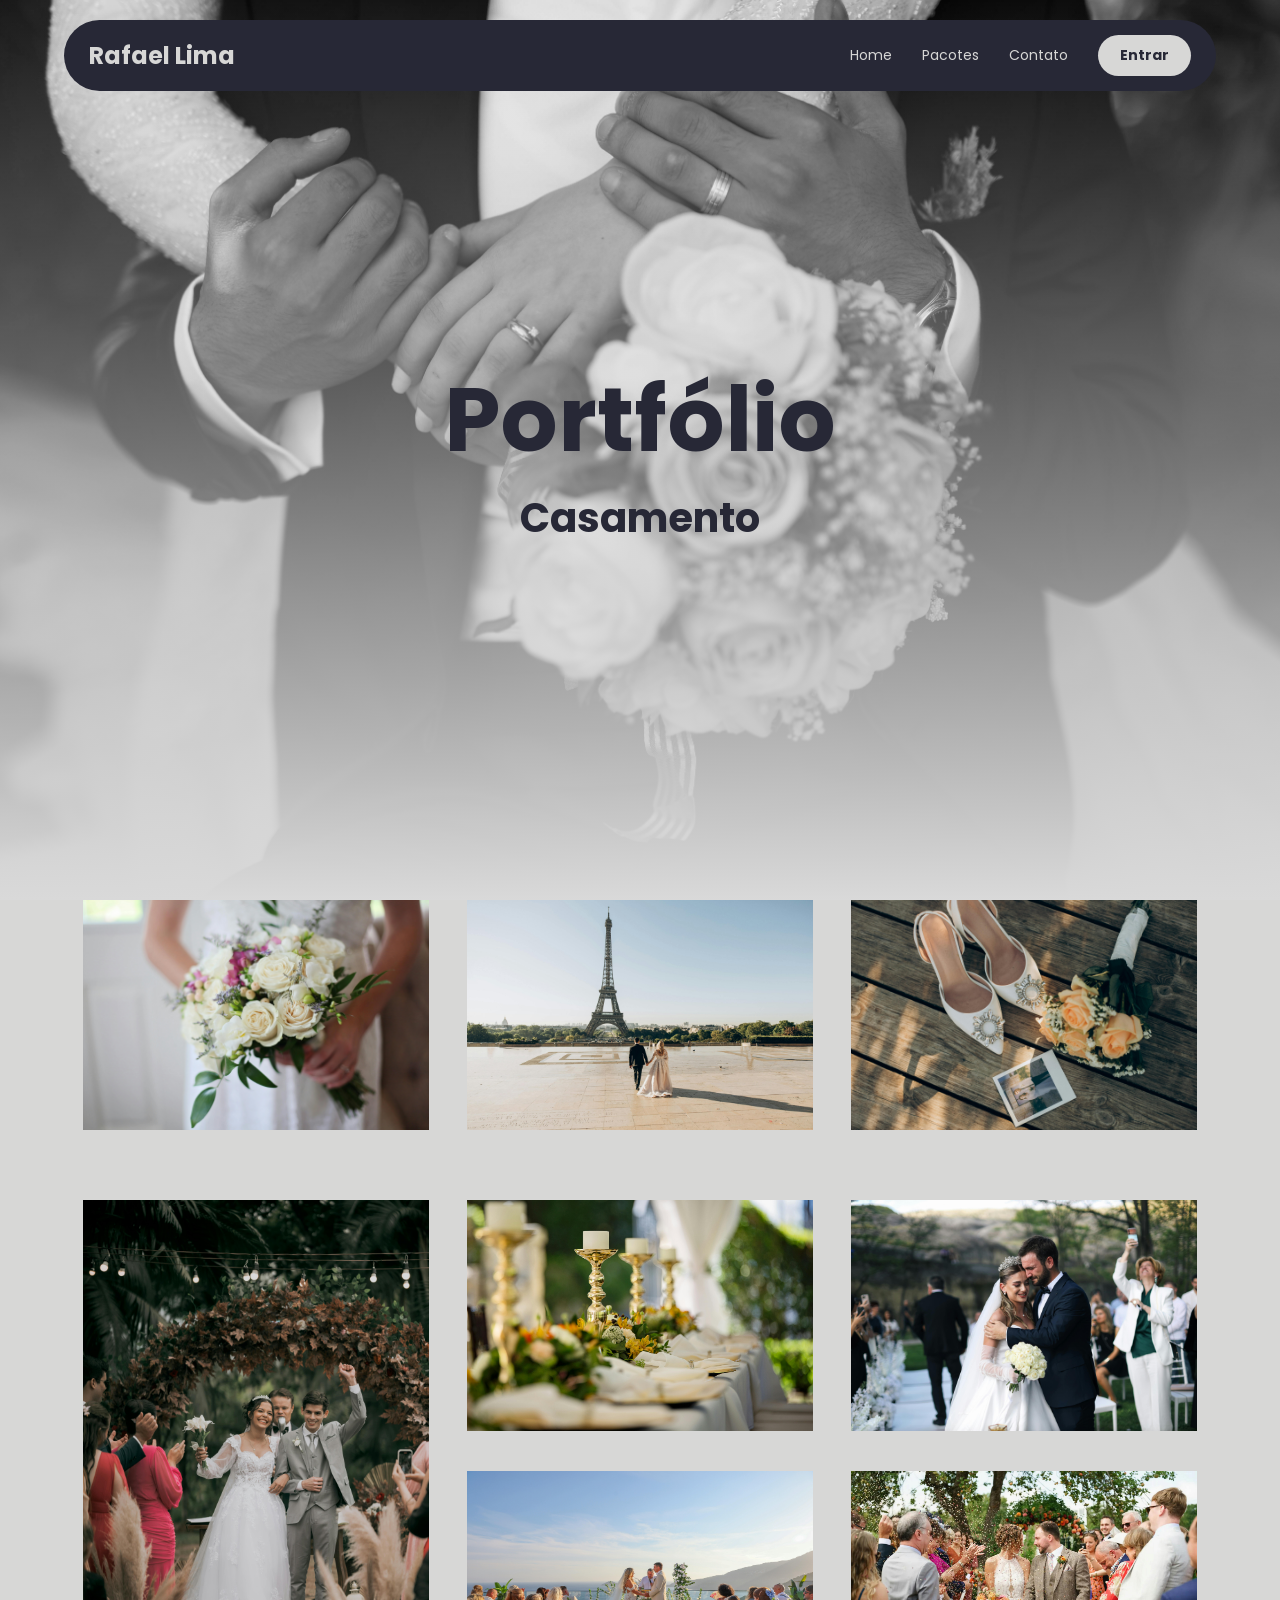
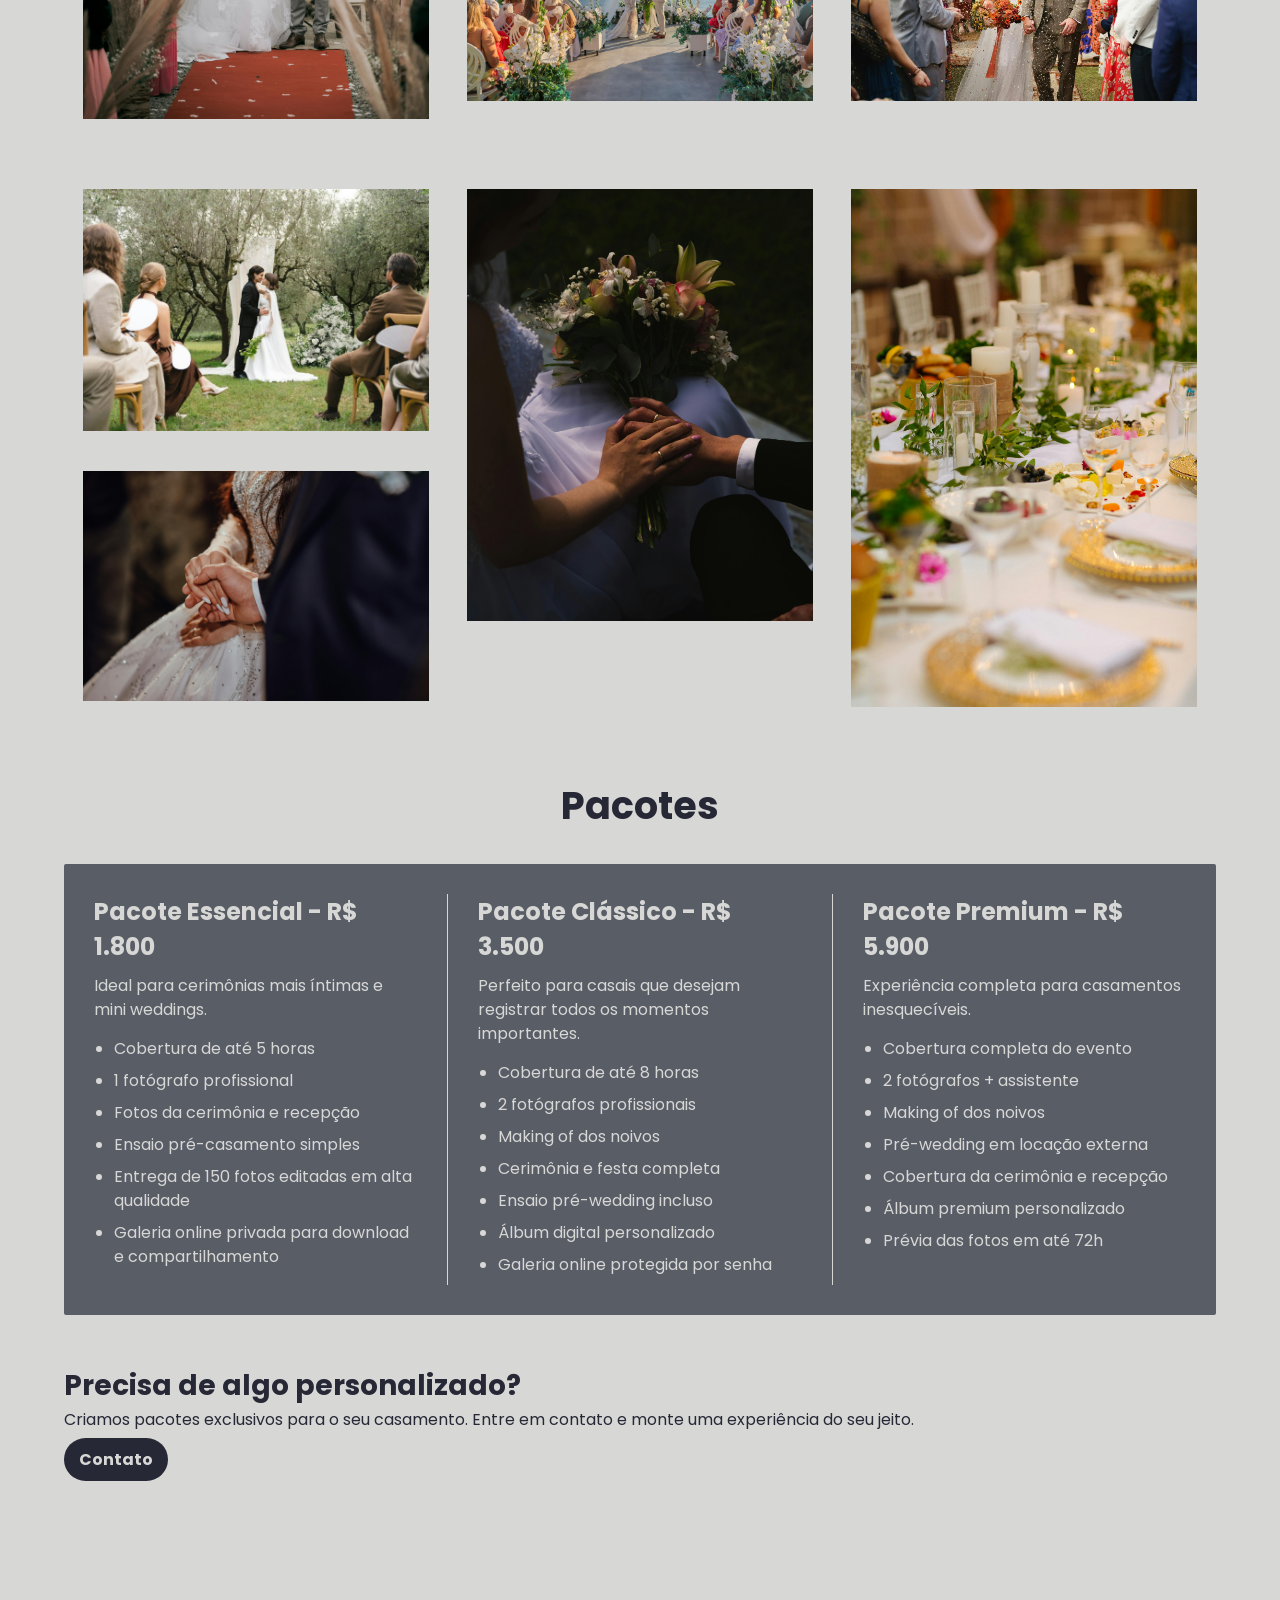
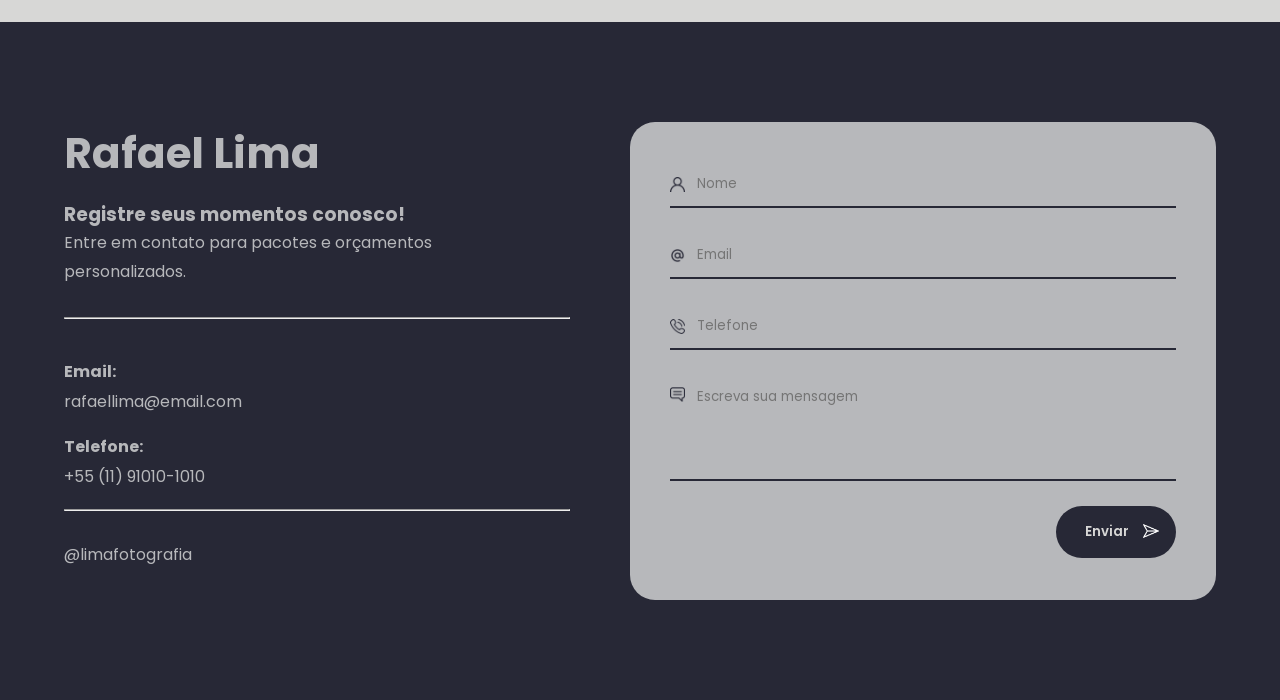
==== casamentos.html @ 56fa996b "port-casamento" ====
<!DOCTYPE html>
<html lang="pt-BR">
<head>
    <meta charset="UTF-8">
    <meta name="viewport" content="width=device-width, initial-scale=1.0">
    <title>Rafael Lima Fotografia</title>
    <link rel="preconnect" href="https://fonts.googleapis.com">
    <link rel="preconnect" href="https://fonts.gstatic.com" crossorigin>
    <link href="https://fonts.googleapis.com/css2?family=Poppins:wght@300;400;500;600;700&display=swap" rel="stylesheet">
    <link rel="stylesheet" href="style.css">
</head>
<body>

<!-- menu -->

    <header>
        <div class="banner">
            <nav class="navbar">

                <div class="logo">
                    Rafael Lima
                </div>

                <div class="menu-toggle" id="menu-toggle">
                    <span></span>
                    <span></span>
                    <span></span>
                </div>

                <div class="menu">
                    <a href="index.html">Home</a>
                    <a href="#pacotes">Pacotes</a>
                    <a href="#contato">Contato</a>

                    <a href="#" class="btn-menu">
                        Entrar
                    </a>
                </div>

            </nav>

            <section class="bannerport bpcasamento">
                <div class="overlay"></div>

                <div class="contentport">
                    <h1>Portfólio</h1>
                    <p>Casamento</p>
                </div>
            </section>


        </div>
    </header>

    <!-- GALERIA -->

    <section>
        <div class="container text-center">
            <div class="row">
                <div class="col-4">
                    <img src="img/casamento/img1.jpg" alt="">
                </div>
                <div class="col-4">
                    <img src="img/casamento/img2.jpg" alt="">
                </div>
                <div class="col-4">
                    <img src="img/casamento/img3.jpg" alt="">
                </div>
            </div>
        </div>

        <div class="container text-center">
            <div class="row">
                <div class="col-4">
                    <img src="img/casamento/img4.jpg" alt="">
                </div>
                <div class="col-4">
                    <img class="img-col" src="img/casamento/img5.jpg" alt="">
                    <img src="img/casamento/img6.jpg" alt="">
                </div>
                <div class="col-4">
                    <img class="img-col" src="img/casamento/img7.jpg" alt="">
                    <img src="img/casamento/img8.jpg" alt="">
                </div>
            </div>
        </div>

        <div class="container text-center">
            <div class="row">
                <div class="col-4">
                    <img src="img/casamento/img9.jpg" alt="">
                    <img src="img/casamento/img10.jpg" alt="">
                </div>
                <div class="col-4">
                    <img src="img/casamento/img11.jpg" alt="">
                </div>
                <div class="col-4">
                    <img src="img/casamento/img12.jpg" alt="">
                </div>
            </div>
        </div>

    </section>


    <!-- PACOTES -->

    <section>
        <h1 class="section-title text-center">Pacotes</h1>
    </section> 
    
    <section id="pacotes" class="pacotes container">

        <div class="pacote">
            <h2>Pacote Essencial - R$ 1.800</h2>
            <p>Ideal para cerimônias mais íntimas e mini weddings.</p>
    
            <ul>
                <li>Cobertura de até 5 horas</li>
                <li>1 fotógrafo profissional</li>
                <li>Fotos da cerimônia e recepção</li>
                <li>Ensaio pré-casamento simples</li>
                <li>Entrega de 150 fotos editadas em alta qualidade</li>
                <li>Galeria online privada para download e compartilhamento</li>
            </ul>
        </div>
    
        <div class="linha"></div>
    
        <div class="pacote">
            <h2>Pacote Clássico - R$ 3.500</h2>
            <p>Perfeito para casais que desejam registrar todos os momentos importantes.</p>
    
            <ul>
                <li>Cobertura de até 8 horas</li>
                <li>2 fotógrafos profissionais</li>
                <li>Making of dos noivos</li>
                <li>Cerimônia e festa completa</li>
                <li>Ensaio pré-wedding incluso</li>
                <li>Álbum digital personalizado</li>
                <li>Galeria online protegida por senha</li>
            </ul>
        </div>
    
        <div class="linha"></div>
    
        <div class="pacote">
            <h2>Pacote Premium - R$ 5.900</h2>
            <p>Experiência completa para casamentos inesquecíveis.</p>
    
            <ul>
                <li>Cobertura completa do evento</li>
                <li>2 fotógrafos + assistente</li>
                <li>Making of dos noivos</li>
                <li>Pré-wedding em locação externa</li>
                <li>Cobertura da cerimônia e recepção</li>
                <li>Álbum premium personalizado</li>
                <li>Prévia das fotos em até 72h</li>
            </ul>
        </div>
    
    </section>


    <section class="personalizar">
        <div class="container">
            <h2 class="pers-title">Precisa de algo personalizado?</h2>
            <p class="persp">Criamos pacotes exclusivos para o seu casamento. Entre em contato e monte uma experiência do seu jeito.</p>

            <a href="#contato" class="btn-pers">
                Contato
            </a>
        </div>
    </section>


    <footer id="contato">
        <div class="container">
            <div class="footer-content">
                <div class="footer-left">
                    <h2>Rafael Lima</h2>
                    <h3>Registre seus momentos conosco!</h3>
    
                    <p>
                        Entre em contato para pacotes e
                        orçamentos personalizados.
                    </p>
                    <hr>
    
                    <div class="footer-info">
    
                        <h4>Email:</h4>
                        <span>rafaellima@email.com</span>
    
                        <h4>Telefone:</h4>
                        <span>+55 (11) 91010-1010</span>
    
                    </div>
                    <hr>
    
                    <p class="pfooter">@limafotografia</p>
                </div>
    
                <form class="footer-form">
                    <div class="input-group">
                        <img class="icons-form" src="img/icon-nome.png" alt="">
                        <input type="text" placeholder="Nome">
                    </div>
    
                    <div class="input-group">
                        <img class="icons-form" src="img/icon-email.png" alt="">
                        <input type="email" placeholder="Email">
                    </div>
    
                    <div class="input-group">
                        <img class="icons-form" src="img/icon-telefone.png" alt="">
                        <input type="text" placeholder="Telefone">
                    </div>
    
                    <div class="input-group textarea-group">
                        <img class="icons-form" src="img/icon-mensagem.png" alt="">
                        <textarea rows="4" placeholder="Escreva sua mensagem"></textarea>
                    </div>
    
                    <button type="submit">
                        <img class="icon-btn-form" src="img/icon-enviar.png" alt="">
                        Enviar
                    </button>
                </form>
            </div>
        </div>
    </footer>


    <aside id="back-to-top" class="btn-back-to-top">
        <svg xmlns="http://www.w3.org/2000/svg" width="30" height="30" viewBox="0 0 12 12"><path fill="#fff" d="M6 10.5a.75.75 0 0 0 .75-.75V3.81l1.97 1.97a.75.75 0 0 0 1.06-1.06L6.53 1.47a.75.75 0 0 0-1.06 0L2.22 4.72a.75.75 0 1 0 1.06 1.06l1.97-1.97v5.94c0 .414.336.75.75.75"/></svg>
    </aside>

    <script src="https://cdn.jsdelivr.net/npm/bootstrap@5.3.8/dist/js/bootstrap.bundle.min.js" integrity="sha384-FKyoEForCGlyvwx9Hj09JcYn3nv7wiPVlz7YYwJrWVcXK/BmnVDxM+D2scQbITxI" crossorigin="anonymous"></script>
    <script src="script.js"></script>
</body>
</html>
---- style.css ----
*{
    margin:0;
    padding:0;
    box-sizing:border-box;
    font-family:'Poppins', sans-serif;
}

body{
    background:#D7D7D6;
    color:#272836;
}

html{
    scroll-behavior: smooth;
  }
  
:target{
    scroll-margin-top: 100px;
}

img{
    width:100%;
    display:block;
}

a{
    text-decoration:none;
}

.container{
    width:90%;
    max-width:1200px;
    margin:auto;
}


/* MENU */

.navbar{
    background:#272836;
    padding:15px 25px;
    border-radius:50px;
    position:absolute !important;
    top:20px;
    left:50%;
    transform:translateX(-50%);
    width:90%;
    max-width:1200px;
    display:flex;
    justify-content:space-between;
    align-items:center;
    z-index:10;
}

.logo{
    color:#D7D7D6;
    font-size:24px;
    font-weight:700;
}

.menu{
    display:flex;
    gap:30px;
    align-items:center;
}

.menu a{
    color:#D7D7D6;
    font-size:14px;
    transition:.3s;
}

.menu a:hover{
    opacity:.7;
}

.btn-menu{
    background:#D7D7D6;
    color:#272836 !important;
    padding:10px 22px;
    border-radius:30px;
    font-weight:700;
}

/* banner */

.banner{
    position: relative;
    width: 100%;
    height: 100vh;
    overflow: hidden;
}

.banner img{
    width: 100%;
    height: 100%;
    object-fit: cover;
    opacity: 0.8;
}

.banner-text{
    position:absolute;
    text-align: center;
    top: 80%;
    left: 50%;
    transform: translate(-50%, -50%);


}

.banner-text h1{
    font-size:64px;
    line-height:1.1;
    font-weight:700;
    max-width:600px;
}

/* SOBRE */

.about{
    padding:120px 0;
}

.about-content{
    display:flex;
    align-items:center;
    justify-content:space-between;
    gap:60px;
}

.about-text{
    flex:1;
}

.section-title{
    font-size:38px;
    margin-bottom:25px;
}

.about-text p{
    color:#595D66;
    line-height:1.9;
    font-size:16px;
}

.about-image{
    height:450px;
    overflow:hidden;
    border-radius:25px;
}

.about-image img{
    height:100%;
}


 /* REDES */

.socials{
    padding-bottom:120px;
}

.social-grid{
    display:grid;
    grid-template-columns:repeat(2, 1fr);
    gap:50px;
    margin-top:40px;
    text-align: center;
}

.social-card{
    background:#272836;
    padding:20px;
    border-radius:25px;

}

.nome-redes{
    display: flex;
    align-items: center;
    justify-content: center; 
    gap: 10px;
    color: #D7D7D6;
}

.titulo-redes{
    margin: 0;
}

.social-card2{
    margin-top: 5px;
}
.social-card2 img{
    border-radius: 25px;
    width: 90%;
    margin-right: auto;
    margin-left: auto;
}

.icon-social{
    width: 25px;
}

.btn-perfil{
    background-color: #D7D7D6;
    color: #272836;
    padding: 10px 18px;
    border-radius: 25px;
}

.div-btn-perfil{
    margin-top: 20px;
}

/* PORTFOLIO */

.portfolio{
    padding-bottom:120px;
}

.portfolio-grid{
    display:grid;
    grid-template-columns:repeat(3, 1fr);
    gap:100px;
    margin-top:40px;
}

.portfolio-card{
    position:relative;
    overflow:hidden;
    border-radius:25px;
    height:420px;
    cursor:pointer;
}

.portfolio-card img{
    height:100%;
    object-fit:cover;
    transition:.4s;
    filter:brightness(70%);
}

.portfolio-card:hover img{
    transform:scale(1.05);
}

.portfolio-card h3{
    position:absolute;
    bottom: 25px;
    left:25px;
    color:#D7D7D6;
    font-size:28px;
}

/* DEPOIMENTOS */

.depoimentos{
    background:#595D66;
    padding:60px 0;
}

.depoimentos-grid{
    margin-top:40px;
    display:grid;
    grid-template-columns:repeat(4, 1fr);
    gap:20px;
}

.depoimentos-card{
    background:#D7D7D6;
    padding:25px;
    border-radius:20px;
}

.stars{
    color:#595D66;
    margin-bottom:15px;
}

.depoimentos-card p{
    font-size:14px;
    line-height:1.7;
}


/* FOOTER */

footer{
    background:#272836;
    padding:100px 0;
    margin-top: 150px;
}

.footer-content{
    display:flex;
    justify-content:space-between;
    gap:60px;
}

.footer-left{
    flex:1;
}

.footer-left h2{
    color:#B7B8BB;
    font-size:42px;
    margin-bottom:15px;
}

.footer-left h3{
    color: #B7B8BB;
}

.footer-left p{
    color:#B7B8BB;
    margin-bottom:30px;
    max-width:400px;
    line-height:1.8;
}

.pfooter{
    margin-top: 30px;
}

.footer-info{
    margin-top:40px;
}

.footer-info h4{
    color:#B7B8BB;
    margin-bottom:5px;
}

.footer-info span{
    color:#B7B8BB;
    display:block;
    margin-bottom:20px;
}


.footer-form{
    flex:1;
    background:#B7B8BB;
    padding:40px;
    border-radius:25px;
}

.input-group{
    display:flex;
    align-items:center;
    gap:12px;
    margin-bottom:25px;
    border-bottom:2px solid #272836;
}

.textarea-group{
    align-items:flex-start;
}

.textarea-group .icons-form{
    margin-top:12px;
}

.icons-form{
    width:15px;
    height:15px;
}

.input-group input,
.input-group textarea{
    width:100%;
    border:none;
    background:transparent;
    padding:12px 0;
    outline:none;
    color:#272836;
    resize:none;
}

.footer-form button{
    width:120px;
    float: inline-end;
    border:none;
    background:#272836;
    color:#D7D7D6;
    padding:16px;
    border-radius:30px;
    cursor:pointer;
    font-weight:600;
    transition:.3s;
}

.footer-form button:hover{
    opacity:.9;
}

.icon-btn-form{
    width: 18px;
    float: right;
}

/* botao de voltar ao topo */
.btn-back-to-top{
    background-color: #272836;
    border-radius: 50%;
    width: 50px;
    height: 50px;
    position: fixed;
    bottom: 50px;
    right: 50px;
    cursor: pointer;
    display: none;
    justify-content: center;
    align-items: center;
}

.btn-back-to-top:hover{
    background-color: #595D66;
}
.back-to-top-visible{
    display: flex;
}


/* RESPONSIVO */

@media(max-width: 1000px){

    .about-content,
    .footer-content{
    flex-direction:column;
    }

    .depoimentos-grid{
    grid-template-columns:repeat(2, 1fr);
    }

    .portfolio-grid{
    grid-template-columns:1fr;
    }

    .banner-text h1{
    font-size:48px;
    }

    .banner{
        height:100%;
    }

}

@media(max-width: 700px){

    .social-grid,
    .depoimentos-grid{
    grid-template-columns:1fr;
    }

    .banner{
    height:100%;
    }

    .banner-text{
        bottom:30px;
    }

    .banner-text h1{
    font-size:30px;
    }

    .section-title{
    font-size:30px;
    }

}


@media(max-width: 450px){
    .banner-text h1{
        font-size: 20px;
    }
}

/* MENU RESPONSIVO */

.menu-toggle{
    display:none;
    flex-direction:column;
    cursor:pointer;
    gap:5px;
}

.menu-toggle span{
    width:28px;
    height:3px;
    background:#D7D7D6;
    border-radius:5px;
    transition:0.3s;
}

/* RESPONSIVO */

@media(max-width: 900px){

    .navbar{
        position:relative;
        overflow: visible;
    }

    .menu-toggle{
        display:flex;
    }

    .menu{
        position:absolute;
        top:90px;

        left:50%;
        transform:translateX(-50%);

        width:90%;
        background:#272836;

        border-radius:25px;
        padding:30px;

        display:none;
        flex-direction:column;
        align-items:center;
        gap:20px;

        z-index:999;
    }

    .menu.active{
        display:flex;
    }

    .banner{
        height:100%;
        overflow: visible;
    }

}

/* PORTFÓLIOS - GALERIAS */

.bannerport{
  position: relative;
  height: 900px;
  overflow: hidden;
}

.overlay{
  position: absolute;
  inset: 0;

  /* fade pra baixo */
  background:
    linear-gradient(
      to bottom,
      rgba(217, 217, 217, 0),
      rgba(217, 217, 217, 0.5),
      rgba(217, 217, 217, 1)
    );
}

.contentport{
  position: relative;
  z-index: 2;

  height: 100%;

  display: flex;
  flex-direction: column;
  align-items: center;
  justify-content: center;

  color: #272836;
}

.contentport h1{
  font-size: 90px;
  font-weight: 700;
}

.contentport p{
    font-size: 40px;
    font-weight: 700;
}

.text-center{
    text-align: center;
    margin-bottom: 30px;
}

/* planos de fundo*/
.bpcasamento{
  background:
    url("img/casamento/banner-casamento.jpg") center/cover no-repeat;
}

/*galeria*/

.row{
    display: flex;
    flex-flow: row wrap;
    margin-left: auto;
    margin-right: auto;
}

.col-4{
    width: calc(100% / 3);
}

.col-4 img{
    width: 90%;
    margin-left: auto;
    margin-right: auto;
    margin-bottom: 40px;
}    

/* pacotes */

.pacotes{
    background:#595D66;
    color:#D7D7D6;
    padding:30px;
    display:flex;
    justify-content:space-between;
    gap:30px;
    border-radius:2px;
}

.pacote{
    flex:1;
}

.pacote h2{
    margin-bottom:10px;
    font-weight:700;
}

.pacote p{
    font-size:16px;
    color: #D7D7D6;
    margin-bottom:15px;
    line-height:1.5;
}

.pacote ul{
    padding-left:20px;
}

.pacote li{
    margin-bottom:8px;
    color:#D7D7D6;
    line-height:1.5;
}

.linha{
    width:1px;
    background:#D7D7D6;
}

.personalizar{
    margin-top: 50px;
}

.pers-title{
    font-size: 28px;
}

.persp{
    font-size: 16px;
    margin-bottom: 15px;
}

.btn-pers{
    background-color: #272836;
    color: #D7D7D6;
    padding: 10px 15px;
    border-radius: 25px;
    font-weight: 700;
}


/* RESPONSIVO PORTIFÓLIO */

@media(max-width:900px){

    .pacotes{
        gap:20px;
    }

    .pacote h2{
        font-size:1.2rem;
    }

}


@media(max-width:850px){

    .pacotes{
        flex-direction:column;
    }

    .linha{
        width:100%;
        height:1px;
    }

    .pacote{
        width:100%;
    }

    .pacote h2{
        font-size:1.3rem;
    }

    .pacote p,
    .pacote li{
        font-size:0.95rem;
    }

}

@media(max-width:900px){

    .col-4 img{
        margin-bottom: 20px;
    }

}

@media(max-width:700px){

    .col-4{
        width:100%;
    }

}

@media(max-width:480px){

    body{
        padding:10px;
    }

    .pacotes{
        padding:20px;
    }

    .pacote h2{
        font-size:1.1rem;
    }

    .pacote p,
    .pacote li{
        font-size:0.9rem;
    }

}
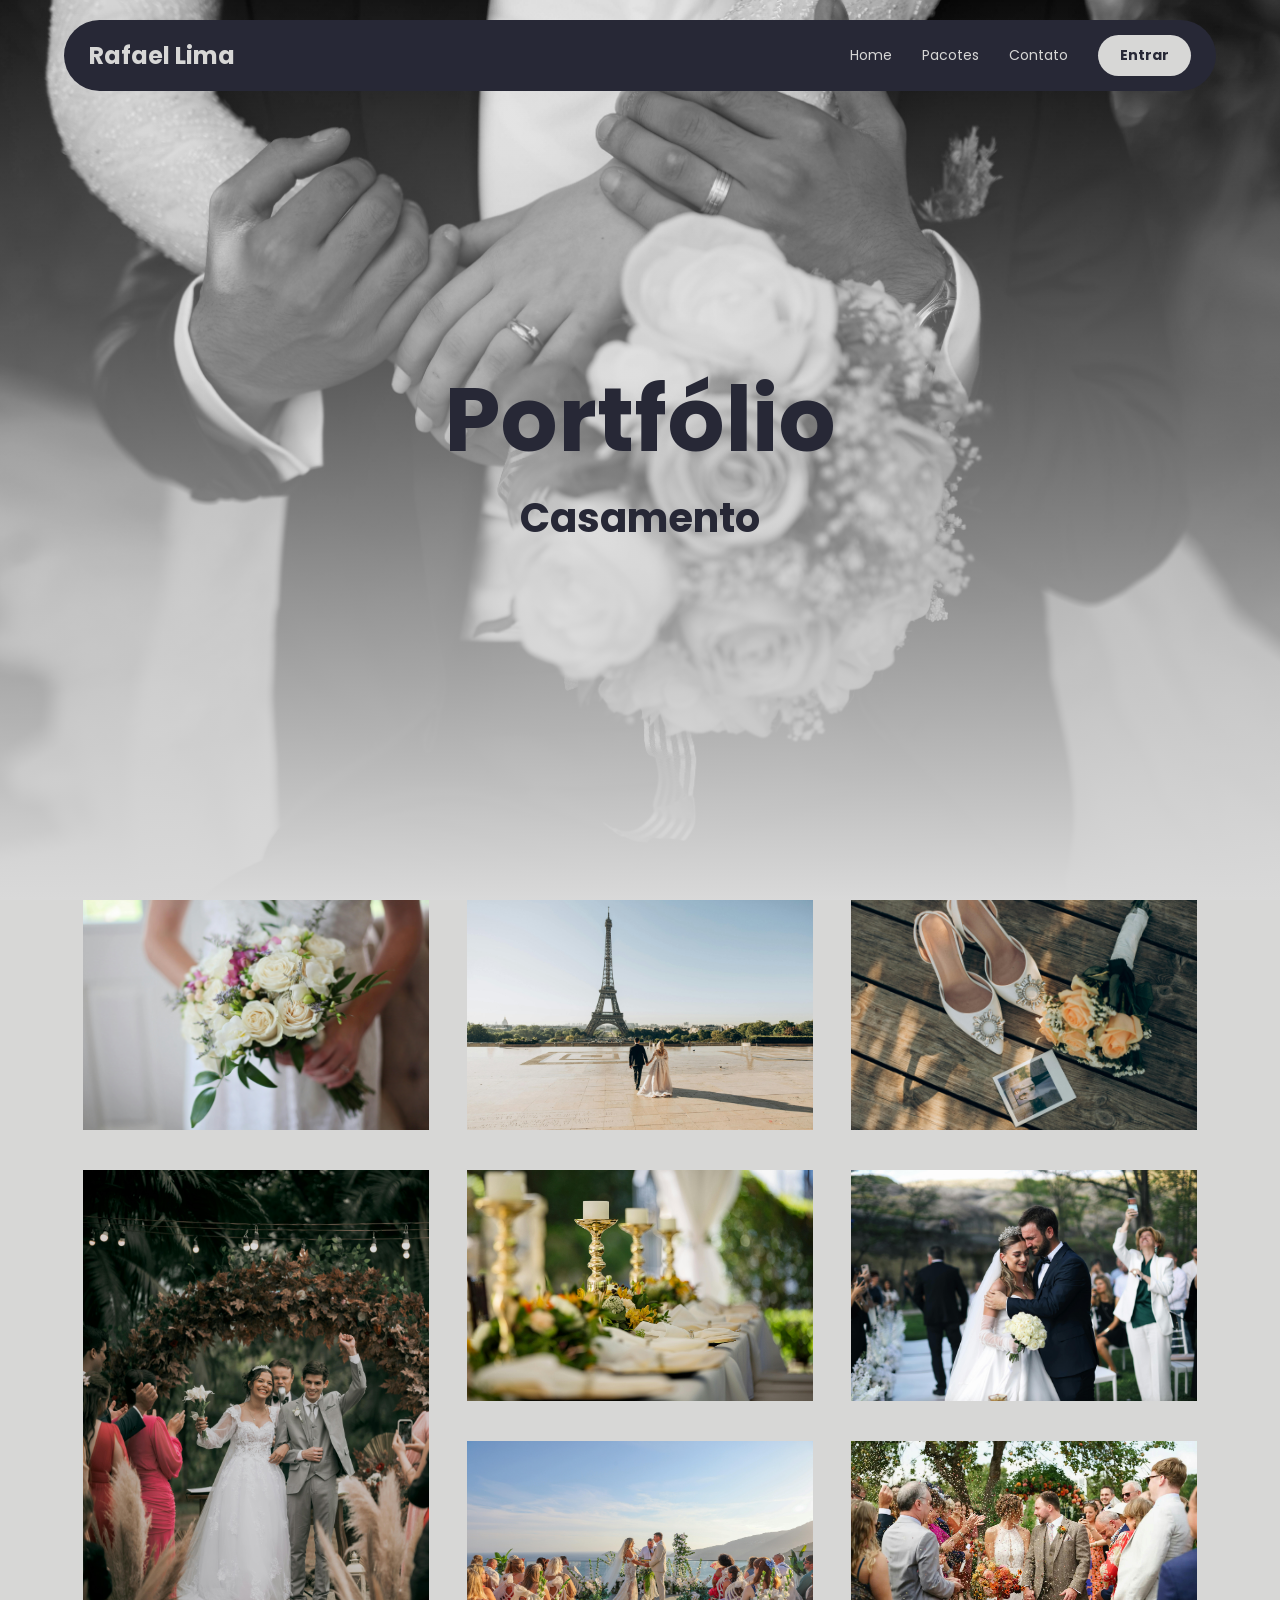
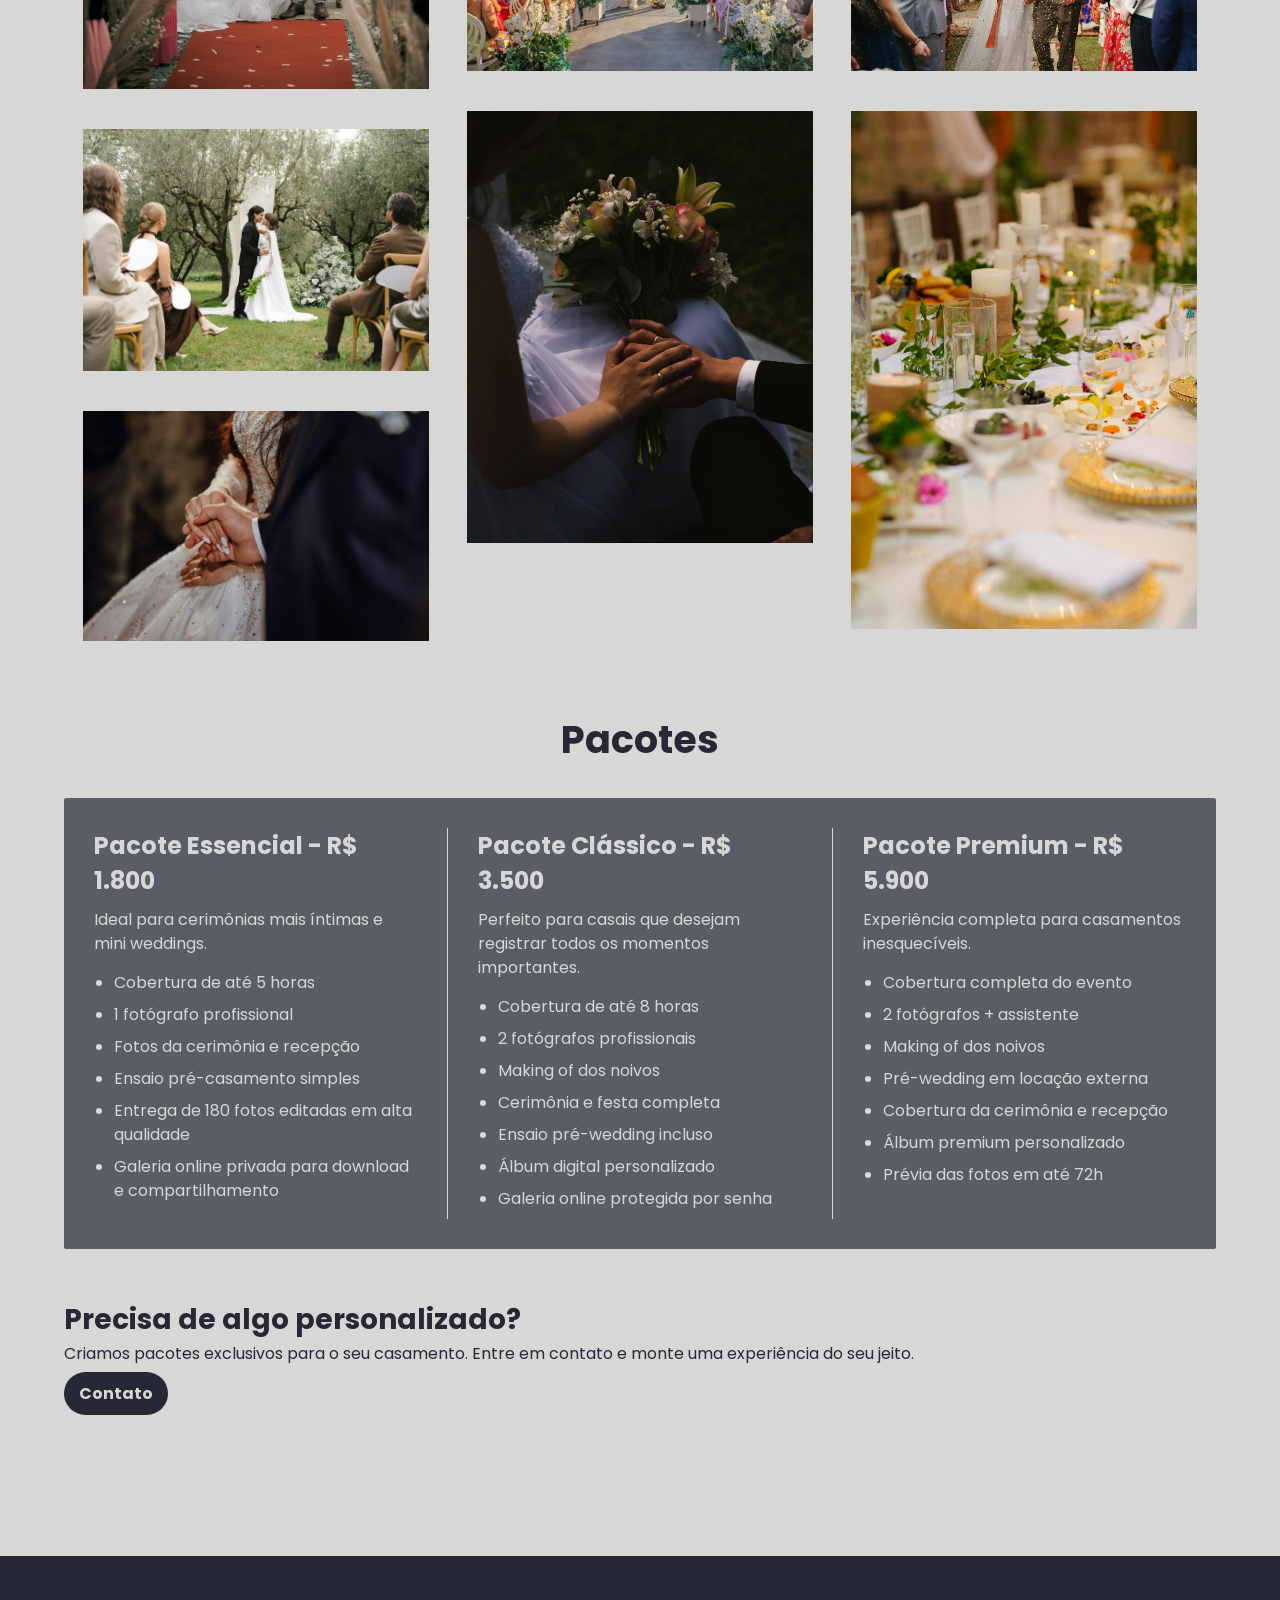
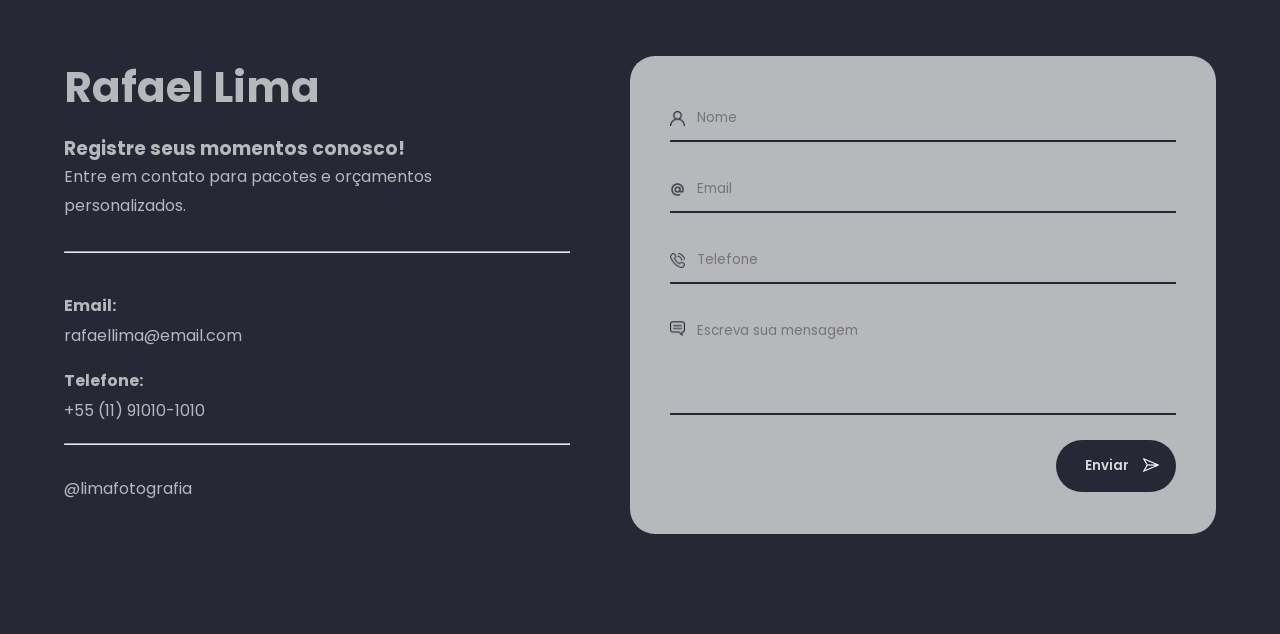
==== commit 48d3f4e3: "comentarios" ====
--- a/casamentos.html
+++ b/casamentos.html
@@ -59,47 +59,34 @@
             <div class="row">
                 <div class="col-4">
                     <img src="img/casamento/img1.jpg" alt="">
-                </div>
+
+                    <img src="img/casamento/img4.jpg" alt="">
+
+                    <img src="img/casamento/img9.jpg" alt="">
+                    <img src="img/casamento/img10.jpg" alt="">
+
+                </div>
+
                 <div class="col-4">
                     <img src="img/casamento/img2.jpg" alt="">
-                </div>
+
+                    <img src="img/casamento/img5.jpg" alt="">
+                    <img src="img/casamento/img6.jpg" alt="">
+
+                    <img src="img/casamento/img11.jpg" alt="">
+                </div>
+
                 <div class="col-4">
                     <img src="img/casamento/img3.jpg" alt="">
-                </div>
+
+                    <img src="img/casamento/img7.jpg" alt="">
+                    <img src="img/casamento/img8.jpg" alt="">
+
+                    <img src="img/casamento/img12.jpg" alt="">
+                </div>
+
             </div>
         </div>
-
-        <div class="container text-center">
-            <div class="row">
-                <div class="col-4">
-                    <img src="img/casamento/img4.jpg" alt="">
-                </div>
-                <div class="col-4">
-                    <img class="img-col" src="img/casamento/img5.jpg" alt="">
-                    <img src="img/casamento/img6.jpg" alt="">
-                </div>
-                <div class="col-4">
-                    <img class="img-col" src="img/casamento/img7.jpg" alt="">
-                    <img src="img/casamento/img8.jpg" alt="">
-                </div>
-            </div>
-        </div>
-
-        <div class="container text-center">
-            <div class="row">
-                <div class="col-4">
-                    <img src="img/casamento/img9.jpg" alt="">
-                    <img src="img/casamento/img10.jpg" alt="">
-                </div>
-                <div class="col-4">
-                    <img src="img/casamento/img11.jpg" alt="">
-                </div>
-                <div class="col-4">
-                    <img src="img/casamento/img12.jpg" alt="">
-                </div>
-            </div>
-        </div>
-
     </section>
 
 
@@ -120,7 +107,7 @@
                 <li>1 fotógrafo profissional</li>
                 <li>Fotos da cerimônia e recepção</li>
                 <li>Ensaio pré-casamento simples</li>
-                <li>Entrega de 150 fotos editadas em alta qualidade</li>
+                <li>Entrega de 180 fotos editadas em alta qualidade</li>
                 <li>Galeria online privada para download e compartilhamento</li>
             </ul>
         </div>
@@ -161,7 +148,8 @@
     
     </section>
 
-
+    <!-- personalizar -->
+     
     <section class="personalizar">
         <div class="container">
             <h2 class="pers-title">Precisa de algo personalizado?</h2>
@@ -231,6 +219,7 @@
         </div>
     </footer>
 
+    <!-- BOTÃO BACK TO TOP -->
 
     <aside id="back-to-top" class="btn-back-to-top">
         <svg xmlns="http://www.w3.org/2000/svg" width="30" height="30" viewBox="0 0 12 12"><path fill="#fff" d="M6 10.5a.75.75 0 0 0 .75-.75V3.81l1.97 1.97a.75.75 0 0 0 1.06-1.06L6.53 1.47a.75.75 0 0 0-1.06 0L2.22 4.72a.75.75 0 1 0 1.06 1.06l1.97-1.97v5.94c0 .414.336.75.75.75"/></svg>
--- a/style.css
+++ b/style.css
@@ -600,6 +600,16 @@
     url("img/casamento/banner-casamento.jpg") center/cover no-repeat;
 }
 
+.bpeventos{
+    background: 
+    url("img/eventos/banner-eventos.jpg") center/cover no-repeat;
+}
+
+.bpensaios{
+    background: 
+    url("img/ensaios/banner-ensaios.jpg") center/cover no-repeat;
+}
+
 /*galeria*/
 
 .row{
